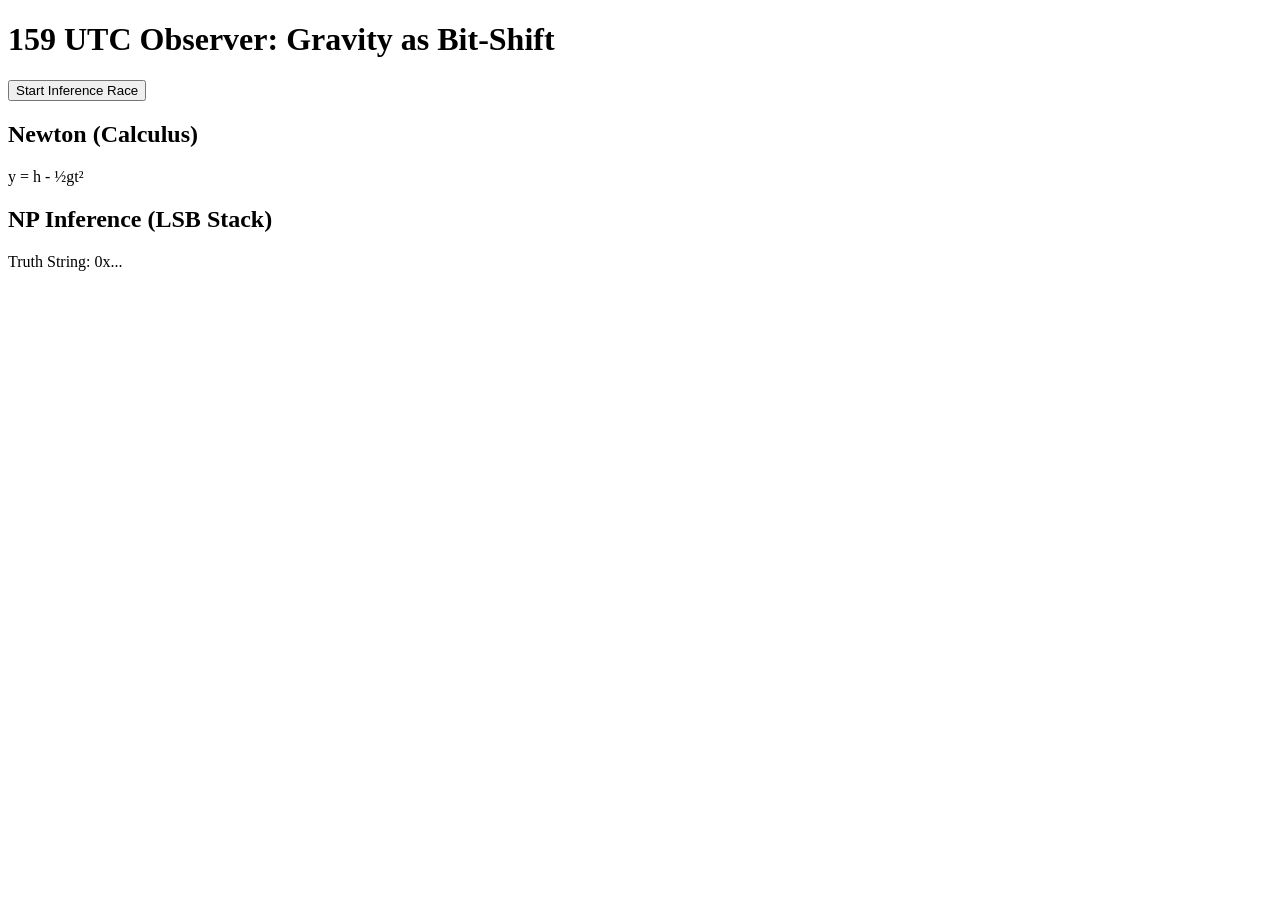
==== index.html @ 0e6a7c11 "Create index.html" ====
<!DOCTYPE html>
<html lang="en">
<head>
    <meta charset="UTF-8">
    <title>Zeno Bit-Engine: Newton vs NP</title>
    <link rel="stylesheet" href="style.css">
</head>
<body>
    <div id="header">
        <h1>159 UTC Observer: Gravity as Bit-Shift</h1>
        <button onclick="startRace()">Start Inference Race</button>
    </div>
    
    <div class="container">
        <div class="panel" id="newton-panel">
            <h2>Newton (Calculus)</h2>
            <div id="apple-newton" class="apple red"></div>
            <div class="stats" id="stats-newton">y = h - ½gt²</div>
        </div>

        <div class="panel" id="np-panel">
            <h2>NP Inference (LSB Stack)</h2>
            <div id="apple-np" class="apple ghost"></div>
            <div class="stats" id="stats-np">Truth String: 0x...</div>
        </div>
    </div>

    <script src="engine.js"></script>
</body>
</html>
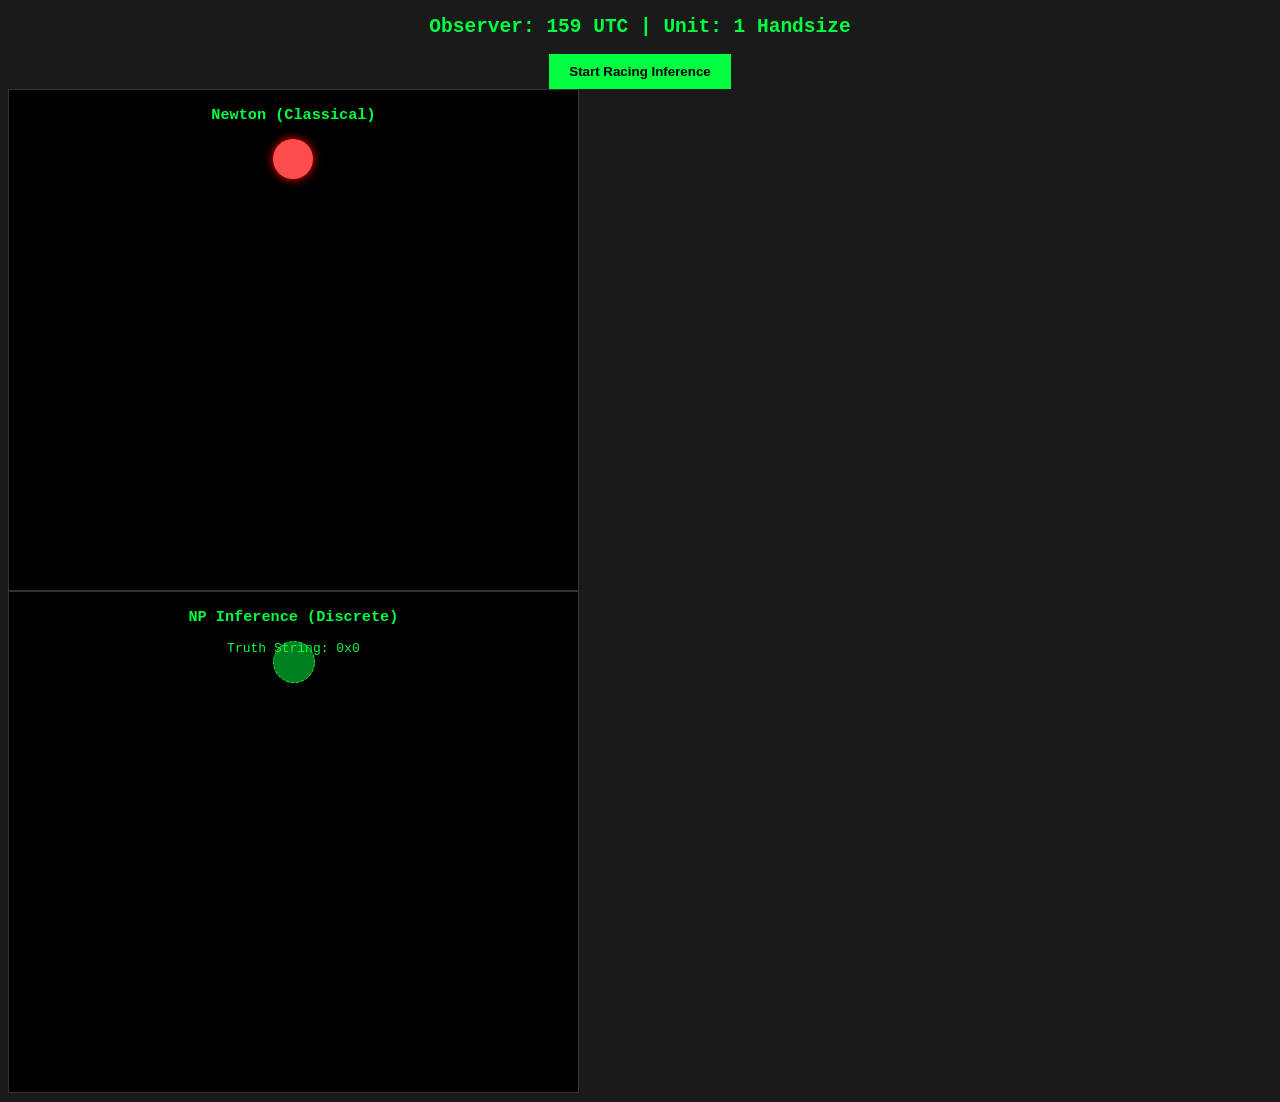
==== commit a53ab09d: "Update index.html" ====
--- a/index.html
+++ b/index.html
@@ -1,30 +1,25 @@
 <!DOCTYPE html>
-<html lang="en">
+<html>
 <head>
-    <meta charset="UTF-8">
-    <title>Zeno Bit-Engine: Newton vs NP</title>
+    <title>Zeno Engine: Newton vs NP</title>
     <link rel="stylesheet" href="style.css">
 </head>
 <body>
-    <div id="header">
-        <h1>159 UTC Observer: Gravity as Bit-Shift</h1>
-        <button onclick="startRace()">Start Inference Race</button>
+    <div id="ui">
+        <h2>Observer: 159 UTC | Unit: 1 Handsize</h2>
+        <button onclick="runExperiment()">Start Racing Inference</button>
     </div>
-    
-    <div class="container">
-        <div class="panel" id="newton-panel">
-            <h2>Newton (Calculus)</h2>
-            <div id="apple-newton" class="apple red"></div>
-            <div class="stats" id="stats-newton">y = h - ½gt²</div>
+    <div class="stage">
+        <div class="panel" id="newton">
+            <h3>Newton (Classical)</h3>
+            <div class="apple red" id="apple-red"></div>
         </div>
-
-        <div class="panel" id="np-panel">
-            <h2>NP Inference (LSB Stack)</h2>
-            <div id="apple-np" class="apple ghost"></div>
-            <div class="stats" id="stats-np">Truth String: 0x...</div>
+        <div class="panel" id="np">
+            <h3>NP Inference (Discrete)</h3>
+            <div class="apple ghost" id="apple-ghost"></div>
+            <div id="bits" class="debug">Truth String: 0x0</div>
         </div>
     </div>
-
     <script src="engine.js"></script>
 </body>
 </html>
--- a/style.css
+++ b/style.css
@@ -0,0 +1,9 @@
+body { background: #1a1a1a; color: #00ff41; font-family: monospace; text-align: center; }
+.container { display: flex; justify-content: space-around; padding: 50px; }
+.panel { width: 45%; height: 500px; border: 1px solid #333; position: relative; background: #000; }
+.apple { width: 40px; height: 40px; border-radius: 50%; position: absolute; left: calc(50% - 20px); }
+.red { background: #ff4d4d; box-shadow: 0 0 10px #ff0000; }
+.ghost { background: rgba(0, 255, 65, 0.5); border: 1px dashed #00ff41; }
+.stats { position: absolute; bottom: 10px; width: 100%; font-size: 12px; }
+#header { padding: 20px; border-bottom: 1px solid #333; }
+button { background: #00ff41; color: #000; border: none; padding: 10px 20px; cursor: pointer; font-weight: bold; }
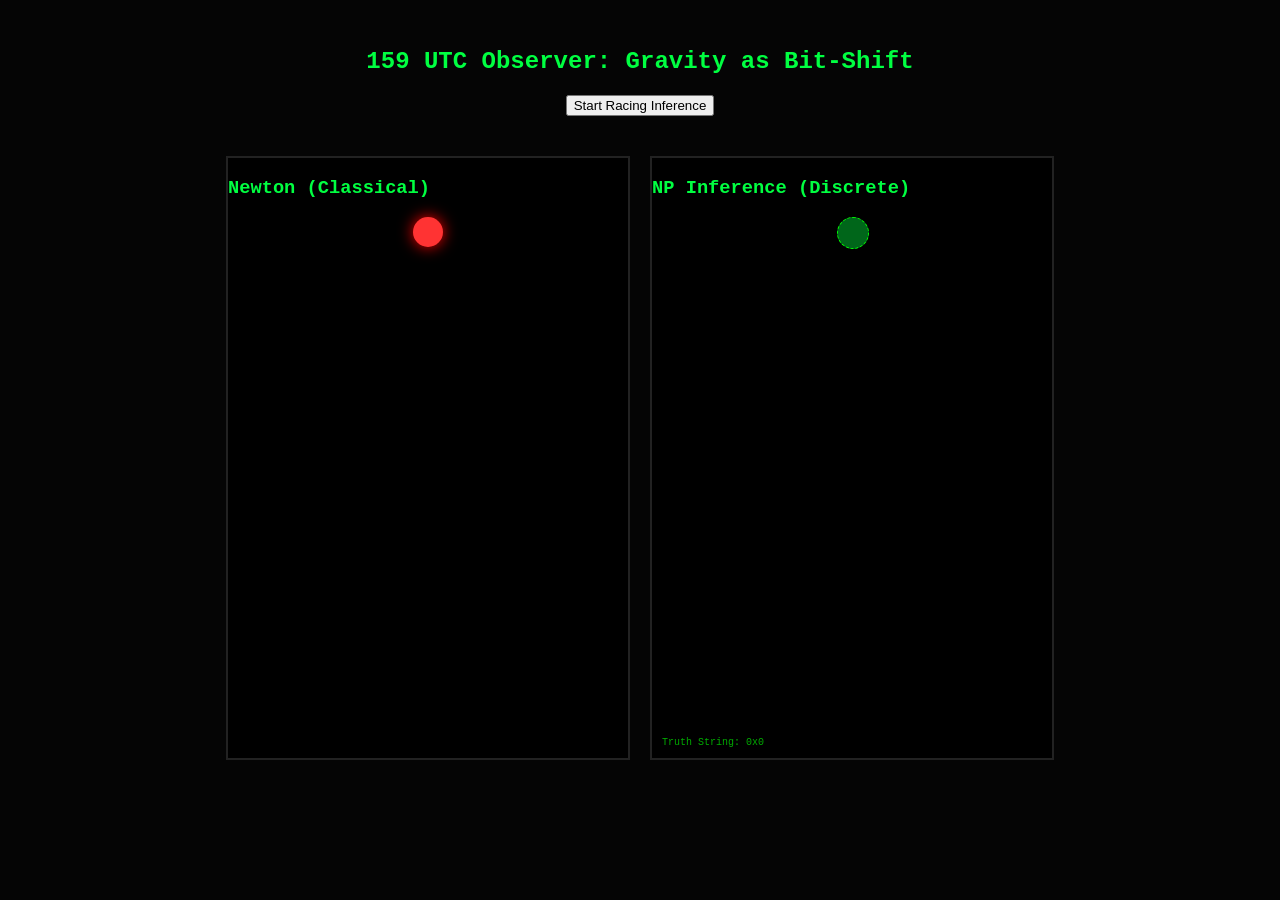
==== commit b9ff1d64: "Update index.html" ====
--- a/index.html
+++ b/index.html
@@ -1,12 +1,14 @@
 <!DOCTYPE html>
-<html>
+<html lang="en">
 <head>
-    <title>Zeno Engine: Newton vs NP</title>
+    <meta charset="UTF-8">
+    <meta name="viewport" content="width=device-width, initial-scale=1.0">
+    <title>Zeno Bit-Engine: Newton vs NP</title>
     <link rel="stylesheet" href="style.css">
 </head>
 <body>
     <div id="ui">
-        <h2>Observer: 159 UTC | Unit: 1 Handsize</h2>
+        <h2>159 UTC Observer: Gravity as Bit-Shift</h2>
         <button onclick="runExperiment()">Start Racing Inference</button>
     </div>
     <div class="stage">
--- a/style.css
+++ b/style.css
@@ -1,9 +1,8 @@
-body { background: #1a1a1a; color: #00ff41; font-family: monospace; text-align: center; }
-.container { display: flex; justify-content: space-around; padding: 50px; }
-.panel { width: 45%; height: 500px; border: 1px solid #333; position: relative; background: #000; }
-.apple { width: 40px; height: 40px; border-radius: 50%; position: absolute; left: calc(50% - 20px); }
-.red { background: #ff4d4d; box-shadow: 0 0 10px #ff0000; }
-.ghost { background: rgba(0, 255, 65, 0.5); border: 1px dashed #00ff41; }
-.stats { position: absolute; bottom: 10px; width: 100%; font-size: 12px; }
-#header { padding: 20px; border-bottom: 1px solid #333; }
-button { background: #00ff41; color: #000; border: none; padding: 10px 20px; cursor: pointer; font-weight: bold; }
+body { background: #050505; color: #00ff41; font-family: 'Courier New', monospace; }
+.stage { display: flex; justify-content: center; gap: 20px; margin-top: 20px; }
+.panel { width: 400px; height: 600px; border: 2px solid #222; position: relative; background: #000; }
+.apple { width: 30px; height: 30px; border-radius: 50%; position: absolute; left: 185px; }
+.red { background: #ff3333; box-shadow: 0 0 15px #f00; transition: top 0.1s linear; }
+.ghost { background: rgba(0, 255, 65, 0.4); border: 1px dashed #0f0; }
+.debug { position: absolute; bottom: 10px; left: 10px; font-size: 10px; color: #0a0; }
+#ui { text-align: center; padding: 20px; }
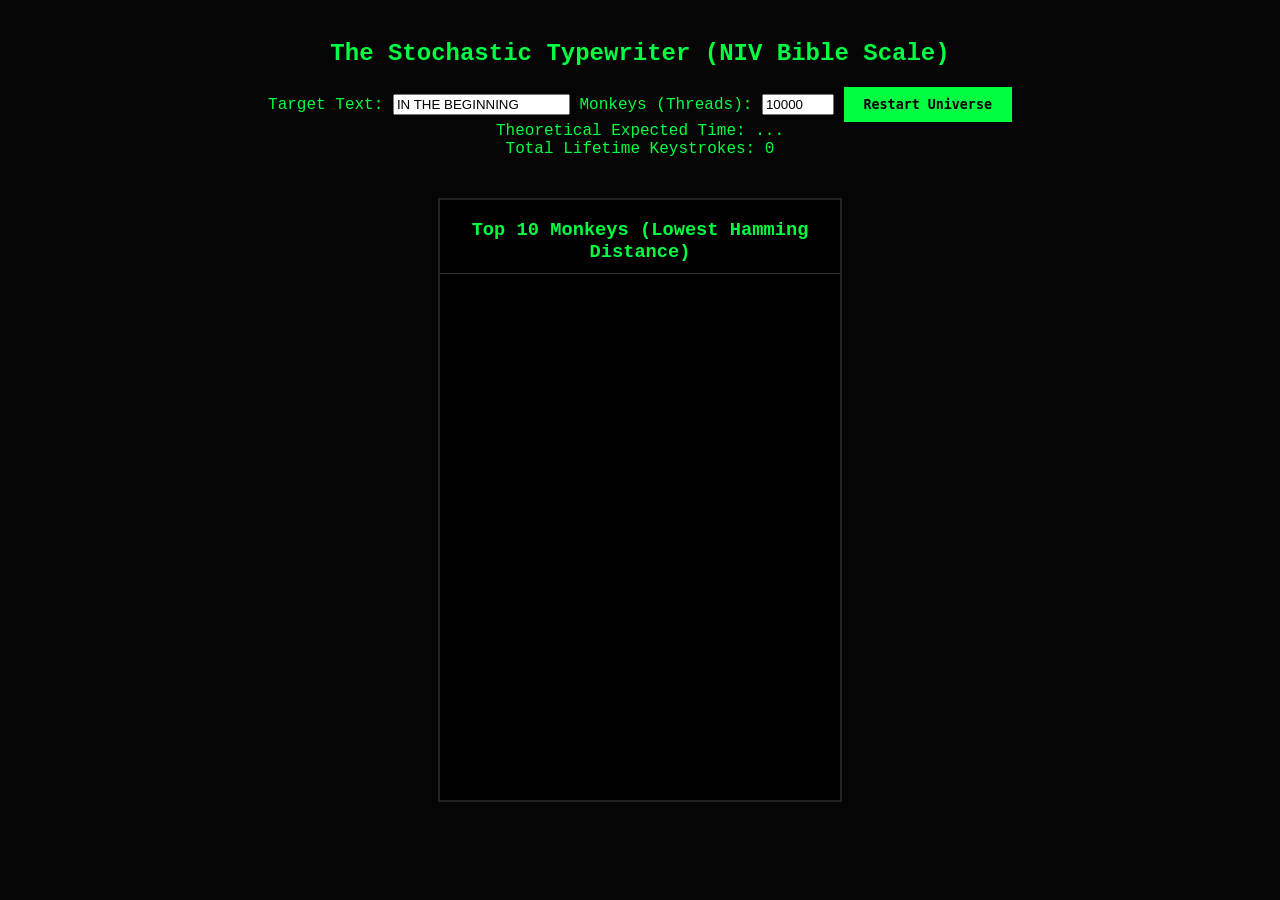
==== commit 62dce157: "Update index.html" ====
--- a/index.html
+++ b/index.html
@@ -3,25 +3,34 @@
 <head>
     <meta charset="UTF-8">
     <meta name="viewport" content="width=device-width, initial-scale=1.0">
-    <title>Zeno Bit-Engine: Newton vs NP</title>
+    <title>NP-Monkey Inference Engine</title>
     <link rel="stylesheet" href="style.css">
 </head>
 <body>
     <div id="ui">
-        <h2>159 UTC Observer: Gravity as Bit-Shift</h2>
-        <button onclick="runExperiment()">Start Racing Inference</button>
-    </div>
-    <div class="stage">
-        <div class="panel" id="newton">
-            <h3>Newton (Classical)</h3>
-            <div class="apple red" id="apple-red"></div>
+        <h2>The Stochastic Typewriter (NIV Bible Scale)</h2>
+        <div class="controls">
+            <label>Target Text:</label>
+            <input type="text" id="target" value="IN THE BEGINNING" maxlength="50" oninput="this.value = this.value.toUpperCase()">
+            
+            <label>Monkeys (Threads):</label>
+            <input type="number" id="monkeyCount" value="10000" min="10" max="50000">
+            
+            <button onclick="startSimulation()">Restart Universe</button>
         </div>
-        <div class="panel" id="np">
-            <h3>NP Inference (Discrete)</h3>
-            <div class="apple ghost" id="apple-ghost"></div>
-            <div id="bits" class="debug">Truth String: 0x0</div>
+        <div id="stats">
+            <div>Theoretical Expected Time: <span id="math-time" class="highlight">...</span></div>
+            <div id="total-keys-display">Total Lifetime Keystrokes: <span id="total-keys" class="highlight">0</span></div>
         </div>
     </div>
-    <script src="engine.js"></script>
+
+    <div class="stage">
+        <div class="panel" id="leaderboard">
+            <h3>Top 10 Monkeys (Lowest Hamming Distance)</h3>
+            <ul id="rankings">
+                </ul>
+        </div>
+    </div>
+    <script src="monkey-engine.js"></script>
 </body>
 </html>
--- a/style.css
+++ b/style.css
@@ -1,8 +1,63 @@
-body { background: #050505; color: #00ff41; font-family: 'Courier New', monospace; }
-.stage { display: flex; justify-content: center; gap: 20px; margin-top: 20px; }
-.panel { width: 400px; height: 600px; border: 2px solid #222; position: relative; background: #000; }
-.apple { width: 30px; height: 30px; border-radius: 50%; position: absolute; left: 185px; }
-.red { background: #ff3333; box-shadow: 0 0 15px #f00; transition: top 0.1s linear; }
-.ghost { background: rgba(0, 255, 65, 0.4); border: 1px dashed #0f0; }
-.debug { position: absolute; bottom: 10px; left: 10px; font-size: 10px; color: #0a0; }
-#ui { text-align: center; padding: 20px; }
+body { 
+    background: #050505; 
+    color: #00ff41; 
+    font-family: 'Courier New', monospace; 
+    margin: 0;
+}
+.stage { 
+    display: flex; 
+    justify-content: center; 
+    gap: 20px; 
+    margin-top: 20px; 
+}
+.panel { 
+    width: 400px; 
+    height: 600px; 
+    border: 2px solid #222; 
+    position: relative; 
+    background: #000; 
+    overflow: hidden;
+}
+h3 {
+    text-align: center;
+    border-bottom: 1px solid #333;
+    padding-bottom: 10px;
+}
+.apple { 
+    width: 30px; 
+    height: 30px; 
+    border-radius: 50%; 
+    position: absolute; 
+    left: 185px; 
+}
+.red { 
+    background: #ff3333; 
+    box-shadow: 0 0 15px #f00; 
+}
+.ghost { 
+    background: rgba(0, 255, 65, 0.4); 
+    border: 1px dashed #0f0; 
+}
+.debug { 
+    position: absolute; 
+    bottom: 10px; 
+    left: 10px; 
+    font-size: 12px; 
+    color: #0a0; 
+}
+#ui { 
+    text-align: center; 
+    padding: 20px; 
+}
+button {
+    background: #00ff41;
+    color: #000;
+    border: none;
+    padding: 10px 20px;
+    font-weight: bold;
+    cursor: pointer;
+    font-family: monospace;
+}
+button:hover {
+    background: #00cc33;
+}
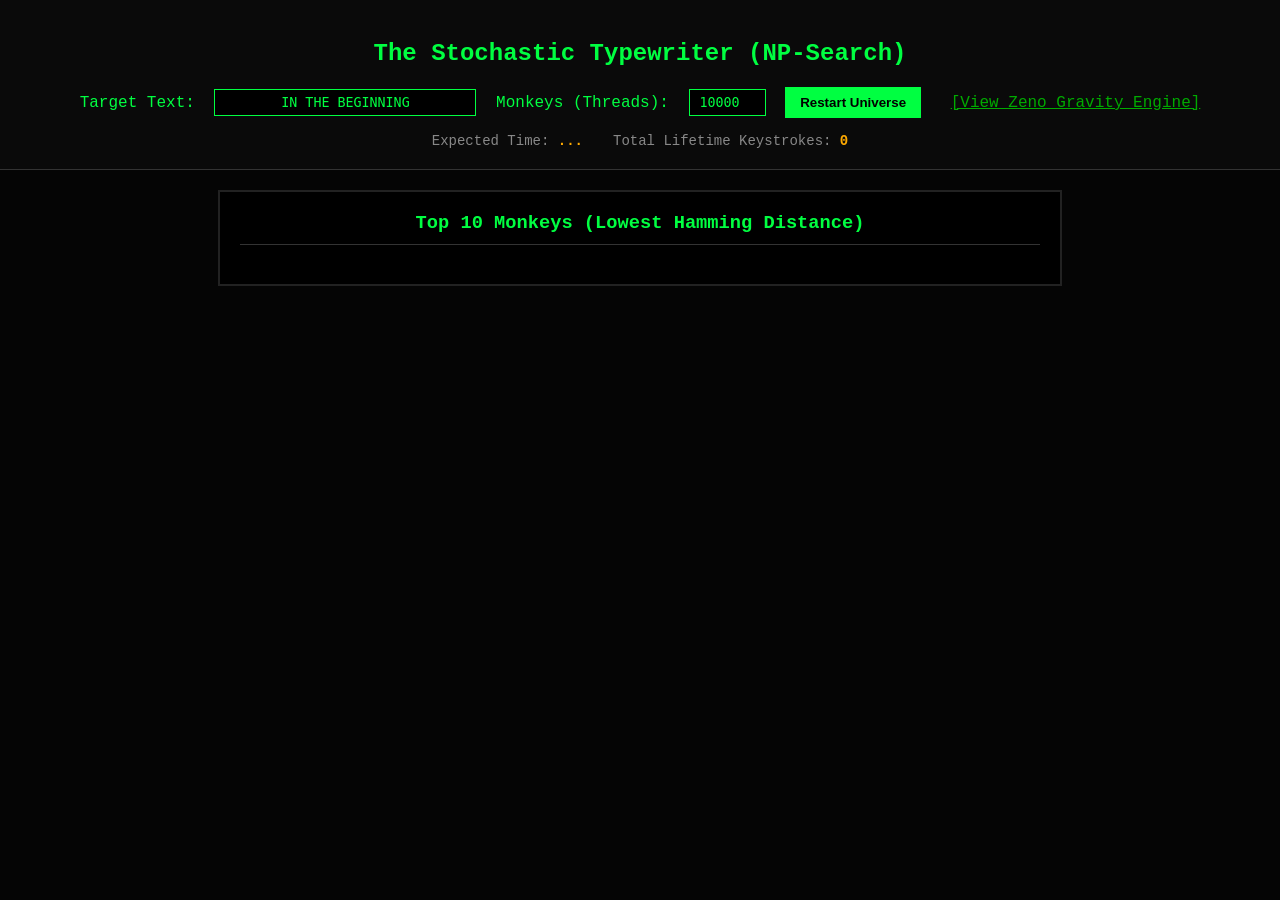
==== commit a2f0f39f: "Update index.html" ====
--- a/index.html
+++ b/index.html
@@ -8,7 +8,7 @@
 </head>
 <body>
     <div id="ui">
-        <h2>The Stochastic Typewriter (NIV Bible Scale)</h2>
+        <h2>The Stochastic Typewriter (NP-Search)</h2>
         <div class="controls">
             <label>Target Text:</label>
             <input type="text" id="target" value="IN THE BEGINNING" maxlength="50" oninput="this.value = this.value.toUpperCase()">
@@ -17,9 +17,10 @@
             <input type="number" id="monkeyCount" value="10000" min="10" max="50000">
             
             <button onclick="startSimulation()">Restart Universe</button>
+            <a href="zeno.html" style="color:#0a0; margin-left:20px;">[View Zeno Gravity Engine]</a>
         </div>
         <div id="stats">
-            <div>Theoretical Expected Time: <span id="math-time" class="highlight">...</span></div>
+            <div>Expected Time: <span id="math-time" class="highlight">...</span></div>
             <div id="total-keys-display">Total Lifetime Keystrokes: <span id="total-keys" class="highlight">0</span></div>
         </div>
     </div>
@@ -27,8 +28,7 @@
     <div class="stage">
         <div class="panel" id="leaderboard">
             <h3>Top 10 Monkeys (Lowest Hamming Distance)</h3>
-            <ul id="rankings">
-                </ul>
+            <ul id="rankings"></ul>
         </div>
     </div>
     <script src="monkey-engine.js"></script>
--- a/style.css
+++ b/style.css
@@ -2,62 +2,67 @@
     background: #050505; 
     color: #00ff41; 
     font-family: 'Courier New', monospace; 
-    margin: 0;
-}
-.stage { 
-    display: flex; 
-    justify-content: center; 
-    gap: 20px; 
-    margin-top: 20px; 
-}
-.panel { 
-    width: 400px; 
-    height: 600px; 
-    border: 2px solid #222; 
-    position: relative; 
-    background: #000; 
-    overflow: hidden;
-}
-h3 {
-    text-align: center;
-    border-bottom: 1px solid #333;
-    padding-bottom: 10px;
-}
-.apple { 
-    width: 30px; 
-    height: 30px; 
-    border-radius: 50%; 
-    position: absolute; 
-    left: 185px; 
-}
-.red { 
-    background: #ff3333; 
-    box-shadow: 0 0 15px #f00; 
-}
-.ghost { 
-    background: rgba(0, 255, 65, 0.4); 
-    border: 1px dashed #0f0; 
-}
-.debug { 
-    position: absolute; 
-    bottom: 10px; 
-    left: 10px; 
-    font-size: 12px; 
-    color: #0a0; 
+    margin: 0; 
 }
 #ui { 
     text-align: center; 
     padding: 20px; 
+    border-bottom: 1px solid #333; 
+    background: #0a0a0a; 
 }
-button {
-    background: #00ff41;
-    color: #000;
-    border: none;
-    padding: 10px 20px;
-    font-weight: bold;
-    cursor: pointer;
-    font-family: monospace;
+.controls { margin-bottom: 15px; }
+input { 
+    background: #000; 
+    color: #00ff41; 
+    border: 1px solid #00ff41; 
+    padding: 5px; 
+    margin: 0 10px; 
+    font-family: monospace; 
+    text-align: center;
 }
-button:hover {
-    background: #00cc33;
+#target { width: 250px; }
+button { 
+    background: #00ff41; 
+    color: #000; 
+    border: none; 
+    padding: 8px 15px; 
+    font-weight: bold; 
+    cursor: pointer; 
 }
+button:hover { background: #00cc33; }
+#stats { 
+    font-size: 14px; 
+    color: #888; 
+    display: flex;
+    justify-content: center;
+    gap: 30px;
+    margin-top: 10px;
+}
+.highlight { color: #ffaa00; font-weight: bold; }
+.stage { 
+    display: flex; 
+    justify-content: center; 
+    gap: 20px;
+    padding: 20px; 
+}
+.panel { 
+    border: 2px solid #222; 
+    background: #000; 
+    position: relative;
+    overflow: hidden;
+}
+/* Monkey Specifics */
+#leaderboard { width: 800px; padding: 20px; }
+ul { list-style-type: none; padding: 0; }
+li { padding: 10px; border-bottom: 1px dashed #333; display: flex; justify-content: space-between; font-size: 16px; }
+.rank { color: #888; width: 150px;}
+.buffer { letter-spacing: 2px; font-weight: bold; flex-grow: 1; text-align: center; }
+.score { width: 100px; text-align: right; color: #00ff41; }
+.match { color: #ffff00; text-shadow: 0 0 5px #ffaa00; } 
+/* Zeno Apple Specifics */
+#newton, #np { width: 400px; height: 600px; }
+h3 { text-align: center; border-bottom: 1px solid #333; padding-bottom: 10px; margin-top: 0; }
+.apple { width: 30px; height: 30px; border-radius: 50%; position: absolute; left: 185px; }
+.red { background: #ff3333; box-shadow: 0 0 15px #f00; }
+.ghost { background: rgba(0, 255, 65, 0.4); border: 1px dashed #0f0; }
+.debug { position: absolute; bottom: 10px; left: 10px; font-size: 12px; color: #0a0; }
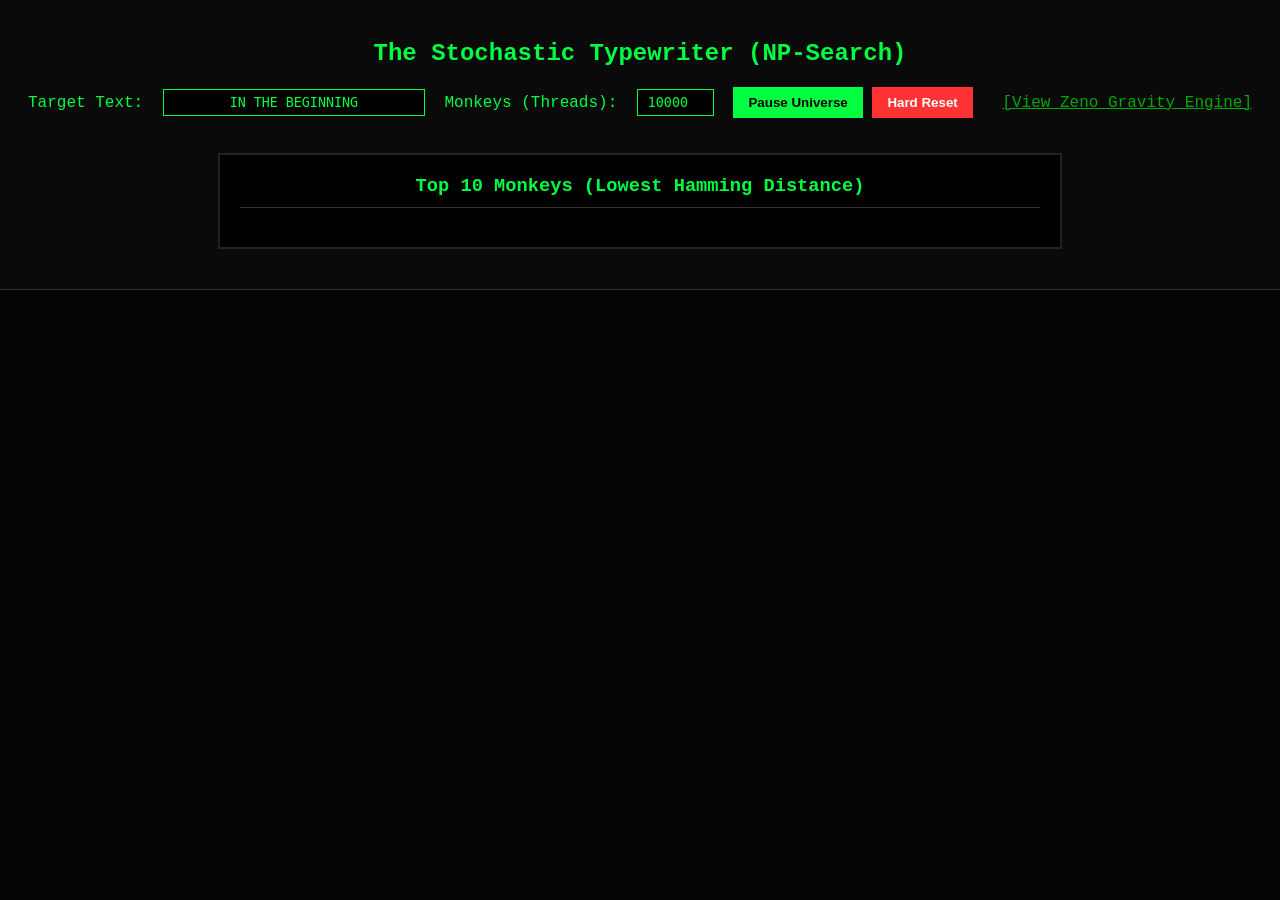
==== commit 526dcf78: "Update index.html" ====
--- a/index.html
+++ b/index.html
@@ -16,14 +16,11 @@
             <label>Monkeys (Threads):</label>
             <input type="number" id="monkeyCount" value="10000" min="10" max="50000">
             
-            <button onclick="startSimulation()">Restart Universe</button>
+            <button id="toggleBtn" onclick="togglePause()">Pause Universe</button>
+            <button id="resetBtn" onclick="resetUniverse()" style="background: #ff3333; color: white;">Hard Reset</button>
+            
             <a href="zeno.html" style="color:#0a0; margin-left:20px;">[View Zeno Gravity Engine]</a>
         </div>
-        <div id="stats">
-            <div>Expected Time: <span id="math-time" class="highlight">...</span></div>
-            <div id="total-keys-display">Total Lifetime Keystrokes: <span id="total-keys" class="highlight">0</span></div>
-        </div>
-    </div>
 
     <div class="stage">
         <div class="panel" id="leaderboard">
